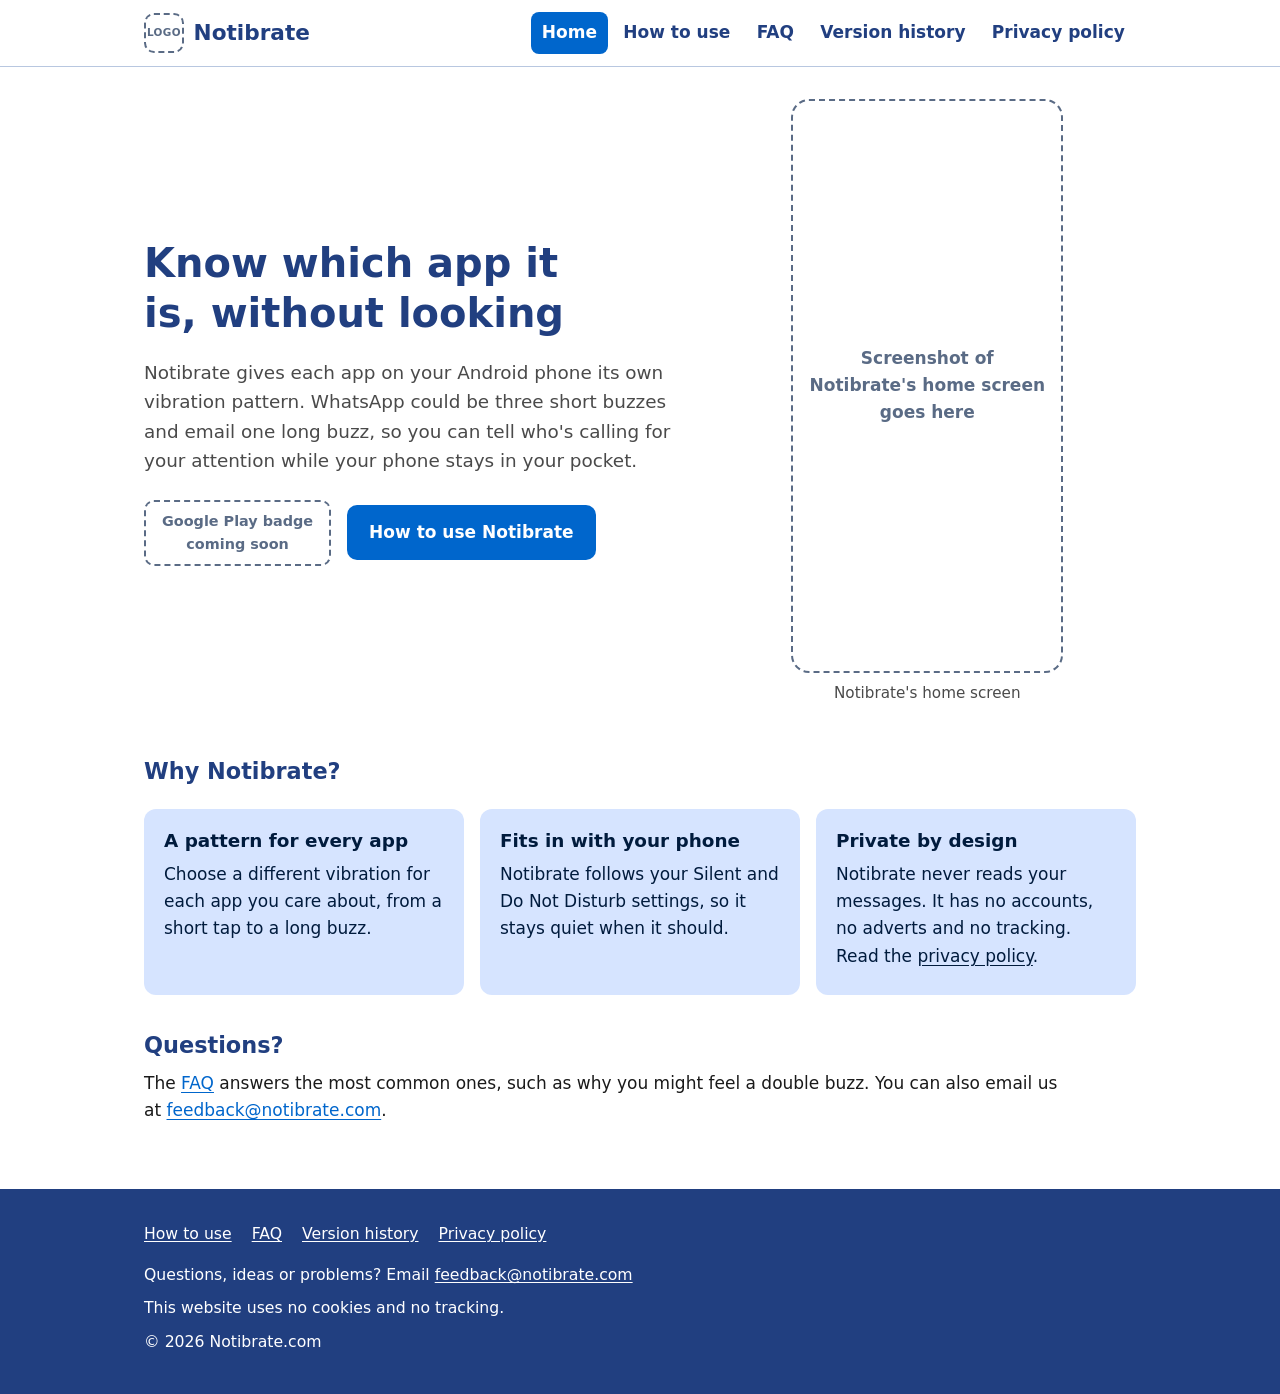
==== index.html @ b8d71e30 "Apply modern web guidance: accessibility and text-scaling fixes - Opt into OS text scaling (meta tex" ====
<!doctype html>
<html lang="en-GB">
<head>
  <meta charset="utf-8">
  <meta name="viewport" content="width=device-width, initial-scale=1">
  <!-- Lets text follow the text size chosen in the phone's settings -->
  <meta name="text-scale" content="scale">
  <title>Notibrate – feel which app is calling</title>
  <meta name="description" content="Notibrate gives each app on your Android phone its own vibration pattern, so you can tell which app is notifying you without looking.">
  <link rel="icon" href="data:,"> <!-- no icon yet: stops the browser asking for one -->
  <link rel="stylesheet" href="/styles.css">
</head>
<body>
  <a class="skip-link" href="#main">Skip to main content</a>

  <!-- ===== HEADER (the same on every page) ===== -->
  <header class="site-header">
    <div class="wrap">
      <a class="brand" href="/">
        <!-- LOGO PLACEHOLDER: when the logo is ready, replace the next line with
             <img class="logo" src="/images/logo.svg" alt=""> -->
        <span class="logo-placeholder" aria-hidden="true">Logo</span>
        Notibrate
      </a>
      <nav class="site-nav" aria-label="Main">
        <ul>
          <li><a href="/" aria-current="page">Home</a></li>
          <li><a href="/how-to/">How to use</a></li>
          <li><a href="/faq/">FAQ</a></li>
          <li><a href="/versions/">Version history</a></li>
          <li><a href="/privacy/">Privacy policy</a></li>
        </ul>
      </nav>
    </div>
  </header>

  <!-- ===== PAGE CONTENT – edit the text below ===== -->
  <main>
    <div class="wrap">

      <section class="hero">
        <div>
          <h1 id="main" tabindex="-1">Know which app it is, without looking</h1>
          <p class="intro">Notibrate gives each app on your Android phone its own vibration pattern.
            WhatsApp could be three short buzzes and email one long buzz, so you can tell who's
            calling for your attention while your phone stays in your pocket.</p>

          <div class="actions">
            <!-- GOOGLE PLAY BADGE PLACEHOLDER: when Notibrate is on Google Play, replace the
                 <span> below with:
                 <a href="https://play.google.com/store/apps/details?id=YOUR.APP.ID">
                   <img class="play-badge" src="/images/google-play-badge.png" alt="Get it on Google Play">
                 </a> -->
            <span class="badge-placeholder">Google Play badge<br>coming soon</span>
            <a class="button" href="/how-to/">How to use Notibrate</a>
          </div>
        </div>

        <figure class="screenshot">
          <!-- SCREENSHOT PLACEHOLDER: replace the <div> below with
               <img src="/images/home-screen.png" alt="Notibrate's home screen, showing apps with their vibration patterns"
                    width="1080" height="2280" fetchpriority="high">
               (describe what the picture shows in the alt text, and change width and height
               to the picture's real size in pixels: right-click the file > Properties > Details) -->
          <div class="shot-placeholder">Screenshot of Notibrate's home screen goes here</div>
          <figcaption>Notibrate's home screen</figcaption>
        </figure>
      </section>

      <h2>Why Notibrate?</h2>
      <ul class="cards" role="list">
        <li class="card">
          <h3>A pattern for every app</h3>
          <p>Choose a different vibration for each app you care about, from a short tap to a long buzz.</p>
        </li>
        <li class="card">
          <h3>Fits in with your phone</h3>
          <p>Notibrate follows your Silent and Do Not Disturb settings, so it stays quiet when it should.</p>
        </li>
        <li class="card">
          <h3>Private by design</h3>
          <p>Notibrate never reads your messages. It has no accounts, no adverts and no tracking.
            Read the <a href="/privacy/">privacy policy</a>.</p>
        </li>
      </ul>

      <h2>Questions?</h2>
      <p>The <a href="/faq/">FAQ</a> answers the most common ones, such as why you might feel a
        double buzz. You can also email us at
        <a href="mailto:feedback@notibrate.com">feedback@notibrate.com</a>.</p>

    </div>
  </main>

  <!-- ===== FOOTER (the same on every page) ===== -->
  <footer class="site-footer">
    <div class="wrap">
      <nav aria-label="Footer">
        <ul class="footer-links">
          <li><a href="/how-to/">How to use</a></li>
          <li><a href="/faq/">FAQ</a></li>
          <li><a href="/versions/">Version history</a></li>
          <li><a href="/privacy/">Privacy policy</a></li>
        </ul>
      </nav>
      <p>Questions, ideas or problems? Email <a href="mailto:feedback@notibrate.com">feedback@notibrate.com</a></p>
      <p>This website uses no cookies and no tracking.</p>
      <p>© 2026 Notibrate.com</p>
    </div>
  </footer>
</body>
</html>
---- styles.css ----
/* =====================================================================
   Notibrate website – shared styles for every page
   ---------------------------------------------------------------------
   You normally won't need to edit this file. To change a colour, change
   it once in the ":root" list just below and it updates everywhere.
   All colour pairs here meet WCAG 2.2 AA contrast (at least 4.5:1).
   No web fonts are loaded: the site uses the phone/computer's own fonts,
   so nothing is requested from Google or any other company.
   ===================================================================== */

:root {
  --blue: #0066CC;        /* main blue: buttons, links (white text on it) */
  --name-blue: #213F80;   /* dark blue: the "Notibrate" name, headings */
  --card: #D6E4FF;        /* soft blue card background */
  --card-text: #001B3D;   /* text on soft blue cards */
  --text: #1A1A1A;        /* normal body text */
  --muted: #4A4A4A;       /* quieter text (still 8:1 on white) */
  --white: #FFFFFF;
  --line: #B8C7E0;        /* thin borders */
  --placeholder: #5A6B85; /* dashed placeholder boxes (4.9:1 on white) */
  --radius: 12px;
  --max: 64rem;           /* widest the page content gets */
}

/* ---------- Basics ---------- */

*,
*::before,
*::after { box-sizing: border-box; }

html {
  /* Lets text grow with the user's own text-size setting (200% and more). */
  -webkit-text-size-adjust: 100%;
  text-size-adjust: 100%;
}

body {
  margin: 0;
  background: var(--white);
  color: var(--text);
  font-family: system-ui, -apple-system, "Segoe UI", Roboto, "Helvetica Neue", Arial, sans-serif;
  font-size: 1.0625rem;
  line-height: 1.6;
  /* Lets long words such as the email address wrap onto the next line
     instead of running off the side of a phone screen at large text sizes. */
  overflow-wrap: anywhere;
}

img { max-width: 100%; height: auto; }

h1, h2, h3 {
  color: var(--name-blue);
  line-height: 1.25;
  margin: 1.6em 0 0.5em;
}
h1 { font-size: clamp(1.75rem, 1.3rem + 2vw, 2.5rem); margin-top: 0.5em; }
h2 { font-size: 1.4rem; }
h3 { font-size: 1.15rem; }
h1, h2, h3 { text-wrap: balance; }   /* evens out headings that wrap onto two lines */
p, li { text-wrap: pretty; }         /* avoids a single word left alone on the last line */

/* The skip link jumps to each page's main heading; it needn't show a focus ring there. */
h1[tabindex="-1"]:focus { outline: none; }

p, ul, ol { margin: 0 0 1em; }
li + li { margin-top: 0.35em; }

a { color: var(--blue); text-underline-offset: 0.15em; }
a:hover { color: var(--name-blue); }

/* Clear keyboard focus ring on everything you can tab to. */
:focus-visible {
  outline: 3px solid var(--name-blue);
  outline-offset: 3px;
  border-radius: 4px;
}

/* ---------- "Skip to main content" link (for keyboard users) ---------- */

.skip-link {
  position: absolute;
  left: 1rem;
  top: -10rem;
  background: var(--blue);
  color: var(--white);
  padding: 0.6rem 1rem;
  border-radius: 6px;
  z-index: 10;
}
.skip-link:focus { top: 1rem; color: var(--white); }

/* ---------- Page width ---------- */

.wrap {
  max-width: var(--max);
  margin: 0 auto;
  padding: 0 1rem;
}

/* ---------- Header and menu ---------- */

.site-header {
  border-bottom: 1px solid var(--line);
  background: var(--white);
}
.site-header .wrap {
  display: flex;
  flex-wrap: wrap;
  align-items: center;
  justify-content: space-between;
  gap: 0.5rem 1.5rem;
  padding-top: 0.75rem;
  padding-bottom: 0.75rem;
}

.brand {
  display: inline-flex;
  align-items: center;
  gap: 0.6rem;
  color: var(--name-blue);
  font-weight: 700;
  font-size: 1.35rem;
  text-decoration: none;
}
.brand:hover { color: var(--name-blue); }

/* LOGO PLACEHOLDER – remove this block's use once the real logo is ready */
.logo-placeholder {
  display: inline-grid;
  place-items: center;
  width: 2.5rem;
  height: 2.5rem;
  border: 2px dashed var(--placeholder);
  border-radius: 10px;
  color: var(--placeholder);
  font-size: 0.65rem;
  font-weight: 600;
  text-transform: uppercase;
  letter-spacing: 0.04em;
}
.logo { width: 2.5rem; height: 2.5rem; }

.site-nav ul {
  display: flex;
  flex-wrap: wrap;
  gap: 0.25rem 0.25rem;
  list-style: none;
  margin: 0;
  padding: 0;
}
.site-nav li + li { margin-top: 0; }
.site-nav a {
  display: block;
  padding: 0.45rem 0.7rem;
  border-radius: 8px;
  color: var(--name-blue);
  text-decoration: none;
  font-weight: 600;
}
.site-nav a:hover { background: var(--card); color: var(--card-text); }
.site-nav a[aria-current="page"] {
  background: var(--blue);
  color: var(--white);
}

/* ---------- Main content ---------- */

main { padding-bottom: 3rem; }

.intro {
  font-size: 1.15rem;
  color: var(--muted);
  max-width: 42rem;
}

.readable { max-width: 70ch; } /* keeps lines under about 80 letters, comfortable to read */

/* ---------- Home page top section ---------- */

.hero {
  display: grid;
  gap: 2rem;
  align-items: center;
  padding: 2rem 0 1rem;
}
@media (min-width: 48rem) {
  .hero { grid-template-columns: 1.3fr 1fr; }
}
.hero > * { min-width: 0; }  /* lets both columns shrink on narrow screens */
.hero h1 { margin-top: 0; }

/* ---------- Buttons ---------- */

.button {
  display: inline-block;
  background: var(--blue);
  color: var(--white);
  padding: 0.75rem 1.25rem;
  border: 2px solid transparent; /* becomes visible in Windows High Contrast mode */
  border-radius: 10px;
  font-weight: 600;
  text-decoration: none;
}
.button:hover { background: var(--name-blue); color: var(--white); }

.actions {
  display: flex;
  flex-wrap: wrap;
  align-items: center;
  gap: 1rem;
  margin-top: 1.5rem;
}

/* GOOGLE PLAY BADGE PLACEHOLDER */
.badge-placeholder {
  display: inline-grid;
  place-items: center;
  min-width: min(10rem, 100%); /* never wider than a small phone screen */
  min-height: 3.25rem;
  padding: 0.5rem 1rem;
  border: 2px dashed var(--placeholder);
  border-radius: 10px;
  color: var(--placeholder);
  font-size: 0.9rem;
  font-weight: 600;
  text-align: center;
}
.play-badge { height: 3.5rem; width: auto; }

/* ---------- Screenshots ---------- */

.screenshot {
  margin: 0 auto;
  max-width: 17rem;
  width: 100%;
}
.screenshot img {
  display: block;
  width: 100%;
  border-radius: 18px;
  border: 1px solid var(--line);
}
.screenshot figcaption {
  margin-top: 0.5rem;
  font-size: 0.95rem;
  color: var(--muted);
  text-align: center;
}

/* SCREENSHOT PLACEHOLDER – a phone-shaped dashed box */
.shot-placeholder {
  display: grid;
  place-items: center;
  aspect-ratio: 9 / 19;
  width: 100%;
  border: 2px dashed var(--placeholder);
  border-radius: 18px;
  color: var(--placeholder);
  font-weight: 600;
  text-align: center;
  padding: 1rem;
}

/* ---------- Soft blue cards ---------- */

.cards {
  display: grid;
  gap: 1rem;
  grid-template-columns: repeat(auto-fit, minmax(min(100%, 16rem), 1fr));
  margin: 1.5rem 0;
  padding: 0;
  list-style: none;
}
.cards li + li { margin-top: 0; }
.card {
  background: var(--card);
  color: var(--card-text);
  border-radius: var(--radius);
  padding: 1.25rem 1.25rem 0.5rem;
}
.card h2,
.card h3 { color: var(--card-text); margin-top: 0; }
.card a { color: var(--card-text); }

/* ---------- How-to steps ---------- */

.steps {
  list-style: none;
  padding: 0;
  margin: 2rem 0;
  counter-reset: step;
}
.steps > li {
  counter-increment: step;
  display: grid;
  gap: 1.5rem;
  align-items: start;
  padding: 1.5rem 0;
  border-top: 1px solid var(--line);
}
.steps > li + li { margin-top: 0; }
@media (min-width: 48rem) {
  .steps > li { grid-template-columns: 1.4fr 1fr; }
}
.steps h2 { margin-top: 0; }
.steps h2::before {
  content: counter(step);
  display: inline-grid;
  place-items: center;
  min-width: 2em;   /* "min" and "em" so the circle grows with larger text */
  min-height: 2em;
  margin-right: 0.6rem;
  border-radius: 50%;
  background: var(--blue);
  color: var(--white);
  font-size: 1rem;
  vertical-align: 0.1em;
}

/* ---------- FAQ ---------- */

.contents {
  background: var(--card);
  color: var(--card-text);
  border-radius: var(--radius);
  padding: 1rem 1.25rem;
  margin: 1.5rem 0 2rem;
}
.contents h2 { color: var(--card-text); margin-top: 0; font-size: 1.15rem; }
.contents a { color: var(--card-text); }
.contents ol { margin-bottom: 0; }

.faq h2 { scroll-margin-top: 1rem; }

/* ---------- Version history ---------- */

.version {
  border-left: 4px solid var(--blue);
  padding: 0.25rem 0 0.25rem 1.25rem;
  margin: 1.75rem 0;
}
.version h2 { margin-top: 0; }
.version .date { color: var(--muted); margin-top: -0.25rem; }

/* ---------- Footer ---------- */

.site-footer {
  background: var(--name-blue);
  color: var(--white);
  padding: 2rem 0;
  font-size: 0.98rem;
}
.site-footer a { color: var(--white); }
.site-footer a:hover { color: var(--card); }
.site-footer :focus-visible { outline-color: var(--white); }
.site-footer p { margin: 0 0 0.5rem; }
.footer-links {
  display: flex;
  flex-wrap: wrap;
  gap: 0.25rem 1.25rem;
  list-style: none;
  padding: 0;
  margin: 0 0 1rem;
}
.footer-links li + li { margin-top: 0; }

/* ---------- Windows High Contrast mode ----------
   In this mode Windows replaces all the colours above with the user's own.
   Background colours disappear, so the current page in the menu and the
   soft blue cards get an outline instead. */

@media (forced-colors: active) {
  .site-nav a[aria-current="page"] { outline: 2px solid CanvasText; }
  .card,
  .contents { border: 1px solid CanvasText; }
  .steps h2::before { border: 1px solid CanvasText; }
}

/* ---------- Respect "reduce motion" settings ---------- */

@media (prefers-reduced-motion: no-preference) {
  html { scroll-behavior: smooth; }
}
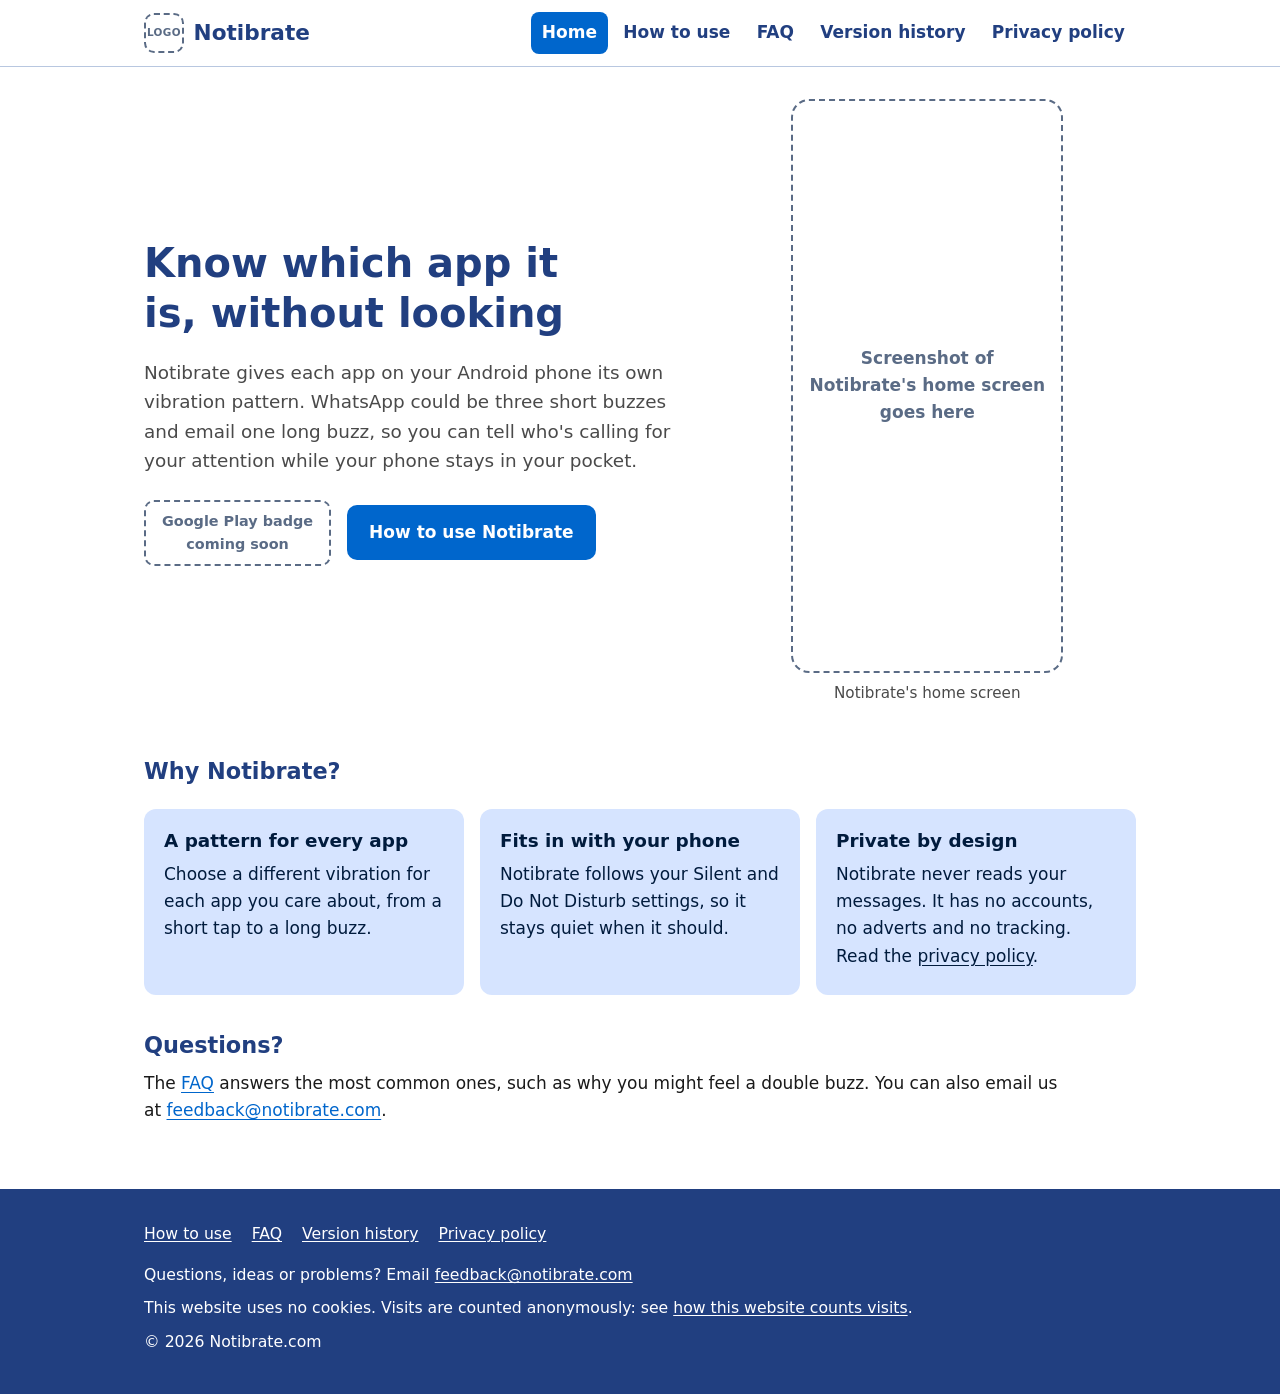
==== commit b359defd: "Add cookie-free visit counting with GoatCounter - GoatCounter count.js on every page (code: notibrat" ====
--- a/index.html
+++ b/index.html
@@ -5,10 +5,16 @@
   <meta name="viewport" content="width=device-width, initial-scale=1">
   <!-- Lets text follow the text size chosen in the phone's settings -->
   <meta name="text-scale" content="scale">
+  <!-- The site follows the visitor's light or dark setting -->
+  <meta name="color-scheme" content="light dark">
   <title>Notibrate – feel which app is calling</title>
   <meta name="description" content="Notibrate gives each app on your Android phone its own vibration pattern, so you can tell which app is notifying you without looking.">
   <link rel="icon" href="data:,"> <!-- no icon yet: stops the browser asking for one -->
   <link rel="stylesheet" href="/styles.css">
+  <!-- VISIT COUNTER (GoatCounter): counts visits anonymously, with no cookies.
+       "notibrate" is the code chosen when signing up at goatcounter.com.
+       To turn the counter off, delete this <script> line on every page. -->
+  <script data-goatcounter="https://notibrate.goatcounter.com/count" async src="https://gc.zgo.at/count.js"></script>
 </head>
 <body>
   <a class="skip-link" href="#main">Skip to main content</a>
@@ -104,7 +110,7 @@
         </ul>
       </nav>
       <p>Questions, ideas or problems? Email <a href="mailto:feedback@notibrate.com">feedback@notibrate.com</a></p>
-      <p>This website uses no cookies and no tracking.</p>
+      <p>This website uses no cookies. Visits are counted anonymously: see <a href="/privacy/#this-website">how this website counts visits</a>.</p>
       <p>© 2026 Notibrate.com</p>
     </div>
   </footer>
--- a/styles.css
+++ b/styles.css
@@ -4,22 +4,60 @@
    You normally won't need to edit this file. To change a colour, change
    it once in the ":root" list just below and it updates everywhere.
    All colour pairs here meet WCAG 2.2 AA contrast (at least 4.5:1).
+   Light and dark: the site follows the visitor's own browser/phone setting.
+   Dark colours are in the second list ("prefers-color-scheme: dark").
    No web fonts are loaded: the site uses the phone/computer's own fonts,
    so nothing is requested from Google or any other company.
    ===================================================================== */
 
 :root {
-  --blue: #0066CC;        /* main blue: buttons, links (white text on it) */
-  --name-blue: #213F80;   /* dark blue: the "Notibrate" name, headings */
+  /* Tells the browser the site has both looks, so scrollbars etc. match too */
+  color-scheme: light dark;
+
+  /* ----- LIGHT colours (the default) ----- */
+  --bg: #FFFFFF;          /* page background */
+  --text: #1A1A1A;        /* normal body text */
+  --muted: #4A4A4A;       /* quieter text */
+  --heading: #213F80;     /* dark name blue: "Notibrate" name, headings, menu */
+  --link: #0066CC;        /* links in text */
+  --link-hover: #213F80;
+  --blue: #0066CC;        /* main blue: buttons, current menu item, step numbers */
+  --blue-hover: #213F80;
+  --on-blue: #FFFFFF;     /* text on the main blue */
   --card: #D6E4FF;        /* soft blue card background */
   --card-text: #001B3D;   /* text on soft blue cards */
-  --text: #1A1A1A;        /* normal body text */
-  --muted: #4A4A4A;       /* quieter text (still 8:1 on white) */
-  --white: #FFFFFF;
   --line: #B8C7E0;        /* thin borders */
-  --placeholder: #5A6B85; /* dashed placeholder boxes (4.9:1 on white) */
+  --placeholder: #5A6B85; /* dashed placeholder boxes */
+  --footer-bg: #213F80;
+  --footer-text: #FFFFFF;
+  --footer-hover: #D6E4FF;
+  --focus: #213F80;       /* keyboard focus ring */
+
   --radius: 12px;
   --max: 64rem;           /* widest the page content gets */
+}
+
+/* ----- DARK colours: used when the visitor's browser or phone is set to dark ----- */
+@media (prefers-color-scheme: dark) {
+  :root {
+    --bg: #0F1A2E;
+    --text: #E8EDF5;
+    --muted: #B8C2D3;
+    --heading: #A9C7FF;
+    --link: #8AB4F8;
+    --link-hover: #A9C7FF;
+    --blue: #0066CC;      /* same main blue, still with white text */
+    --blue-hover: #004C99;
+    --on-blue: #FFFFFF;
+    --card: #1C2C4A;
+    --card-text: #D6E4FF;
+    --line: #34476B;
+    --placeholder: #9AAAC4;
+    --footer-bg: #08101F;
+    --footer-text: #FFFFFF;
+    --footer-hover: #A9C7FF;
+    --focus: #A9C7FF;
+  }
 }
 
 /* ---------- Basics ---------- */
@@ -36,7 +74,7 @@
 
 body {
   margin: 0;
-  background: var(--white);
+  background: var(--bg);
   color: var(--text);
   font-family: system-ui, -apple-system, "Segoe UI", Roboto, "Helvetica Neue", Arial, sans-serif;
   font-size: 1.0625rem;
@@ -49,7 +87,7 @@
 img { max-width: 100%; height: auto; }
 
 h1, h2, h3 {
-  color: var(--name-blue);
+  color: var(--heading);
   line-height: 1.25;
   margin: 1.6em 0 0.5em;
 }
@@ -65,12 +103,12 @@
 p, ul, ol { margin: 0 0 1em; }
 li + li { margin-top: 0.35em; }
 
-a { color: var(--blue); text-underline-offset: 0.15em; }
-a:hover { color: var(--name-blue); }
+a { color: var(--link); text-underline-offset: 0.15em; }
+a:hover { color: var(--link-hover); }
 
 /* Clear keyboard focus ring on everything you can tab to. */
 :focus-visible {
-  outline: 3px solid var(--name-blue);
+  outline: 3px solid var(--focus);
   outline-offset: 3px;
   border-radius: 4px;
 }
@@ -82,12 +120,12 @@
   left: 1rem;
   top: -10rem;
   background: var(--blue);
-  color: var(--white);
+  color: var(--on-blue);
   padding: 0.6rem 1rem;
   border-radius: 6px;
   z-index: 10;
 }
-.skip-link:focus { top: 1rem; color: var(--white); }
+.skip-link:focus { top: 1rem; color: var(--on-blue); }
 
 /* ---------- Page width ---------- */
 
@@ -101,7 +139,7 @@
 
 .site-header {
   border-bottom: 1px solid var(--line);
-  background: var(--white);
+  background: var(--bg);
 }
 .site-header .wrap {
   display: flex;
@@ -117,12 +155,12 @@
   display: inline-flex;
   align-items: center;
   gap: 0.6rem;
-  color: var(--name-blue);
+  color: var(--heading);
   font-weight: 700;
   font-size: 1.35rem;
   text-decoration: none;
 }
-.brand:hover { color: var(--name-blue); }
+.brand:hover { color: var(--heading); }
 
 /* LOGO PLACEHOLDER – remove this block's use once the real logo is ready */
 .logo-placeholder {
@@ -153,14 +191,14 @@
   display: block;
   padding: 0.45rem 0.7rem;
   border-radius: 8px;
-  color: var(--name-blue);
+  color: var(--heading);
   text-decoration: none;
   font-weight: 600;
 }
 .site-nav a:hover { background: var(--card); color: var(--card-text); }
 .site-nav a[aria-current="page"] {
   background: var(--blue);
-  color: var(--white);
+  color: var(--on-blue);
 }
 
 /* ---------- Main content ---------- */
@@ -194,14 +232,14 @@
 .button {
   display: inline-block;
   background: var(--blue);
-  color: var(--white);
+  color: var(--on-blue);
   padding: 0.75rem 1.25rem;
   border: 2px solid transparent; /* becomes visible in Windows High Contrast mode */
   border-radius: 10px;
   font-weight: 600;
   text-decoration: none;
 }
-.button:hover { background: var(--name-blue); color: var(--white); }
+.button:hover { background: var(--blue-hover); color: var(--on-blue); }
 
 .actions {
   display: flex;
@@ -312,7 +350,7 @@
   margin-right: 0.6rem;
   border-radius: 50%;
   background: var(--blue);
-  color: var(--white);
+  color: var(--on-blue);
   font-size: 1rem;
   vertical-align: 0.1em;
 }
@@ -345,14 +383,14 @@
 /* ---------- Footer ---------- */
 
 .site-footer {
-  background: var(--name-blue);
-  color: var(--white);
+  background: var(--footer-bg);
+  color: var(--footer-text);
   padding: 2rem 0;
   font-size: 0.98rem;
 }
-.site-footer a { color: var(--white); }
-.site-footer a:hover { color: var(--card); }
-.site-footer :focus-visible { outline-color: var(--white); }
+.site-footer a { color: var(--footer-text); }
+.site-footer a:hover { color: var(--footer-hover); }
+.site-footer :focus-visible { outline-color: var(--footer-text); }
 .site-footer p { margin: 0 0 0.5rem; }
 .footer-links {
   display: flex;
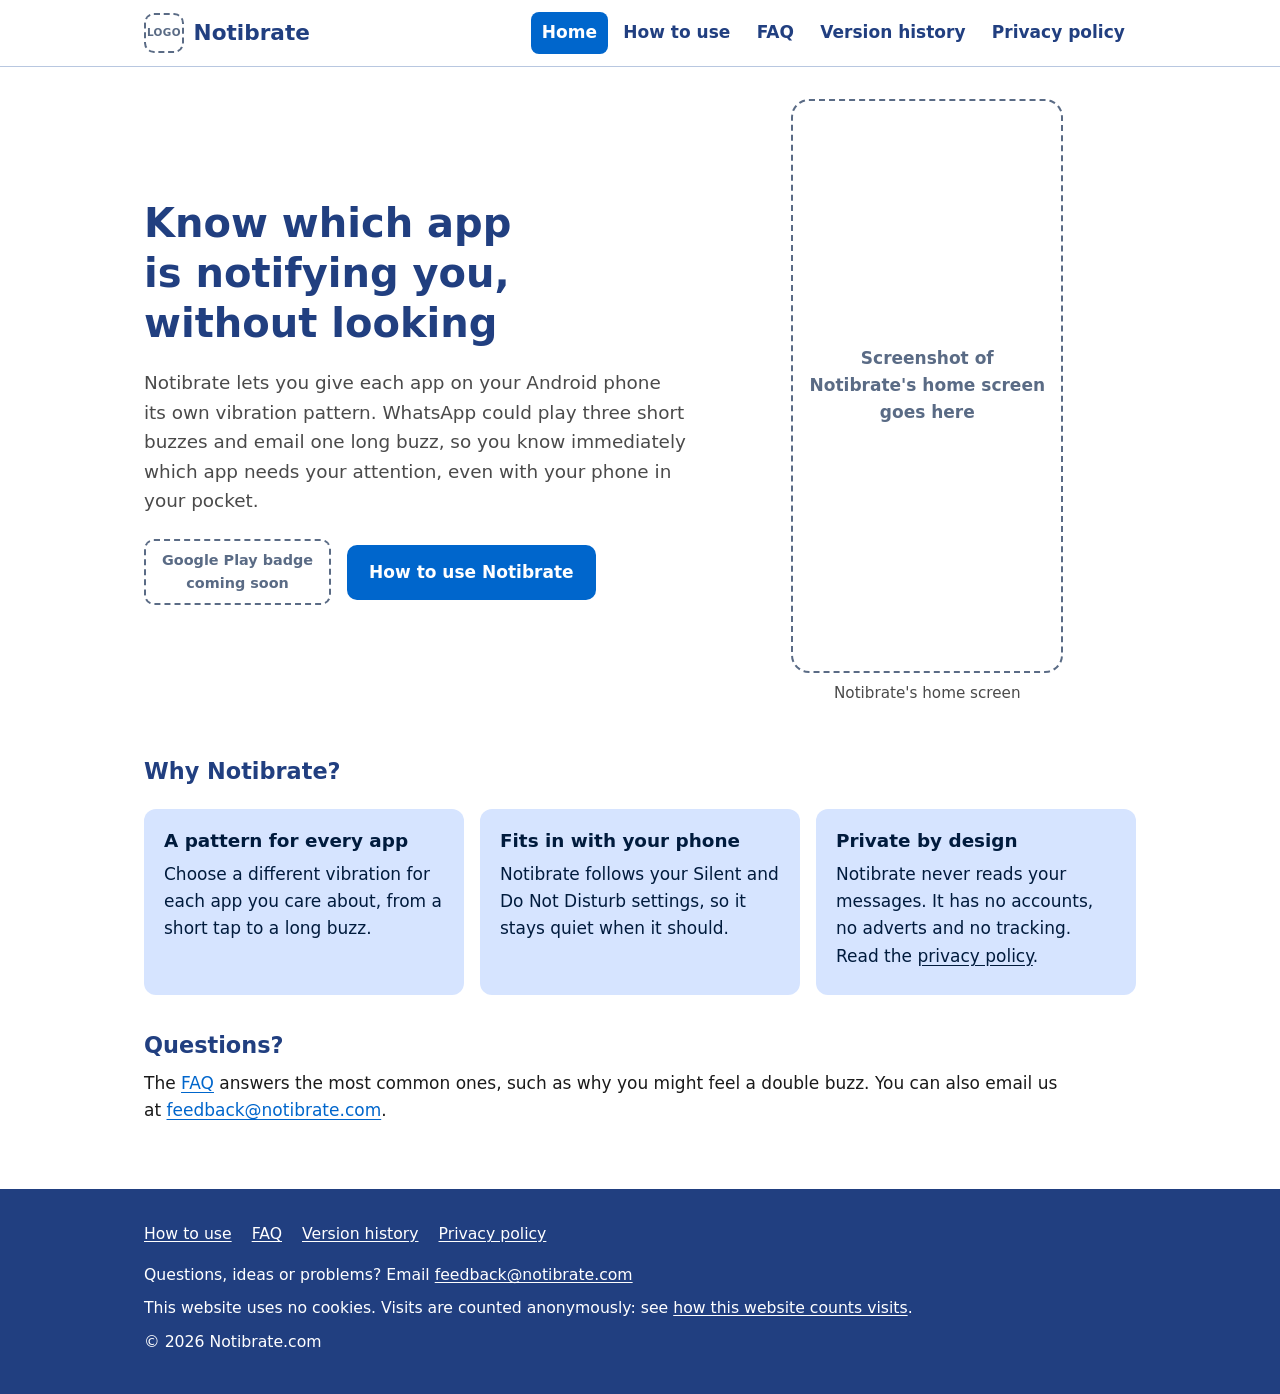
==== commit f351ad28: "Update index.html" ====
--- a/index.html
+++ b/index.html
@@ -46,10 +46,9 @@
 
       <section class="hero">
         <div>
-          <h1 id="main" tabindex="-1">Know which app it is, without looking</h1>
-          <p class="intro">Notibrate gives each app on your Android phone its own vibration pattern.
-            WhatsApp could be three short buzzes and email one long buzz, so you can tell who's
-            calling for your attention while your phone stays in your pocket.</p>
+          <h1 id="main" tabindex="-1">Know which app is notifying you, without looking</h1>
+          <p class="intro">Notibrate lets you give each app on your Android phone its own vibration pattern.
+            WhatsApp could play three short buzzes and email one long buzz, so you know immediately which app needs your attention, even with your phone in your pocket.</p>
 
           <div class="actions">
             <!-- GOOGLE PLAY BADGE PLACEHOLDER: when Notibrate is on Google Play, replace the
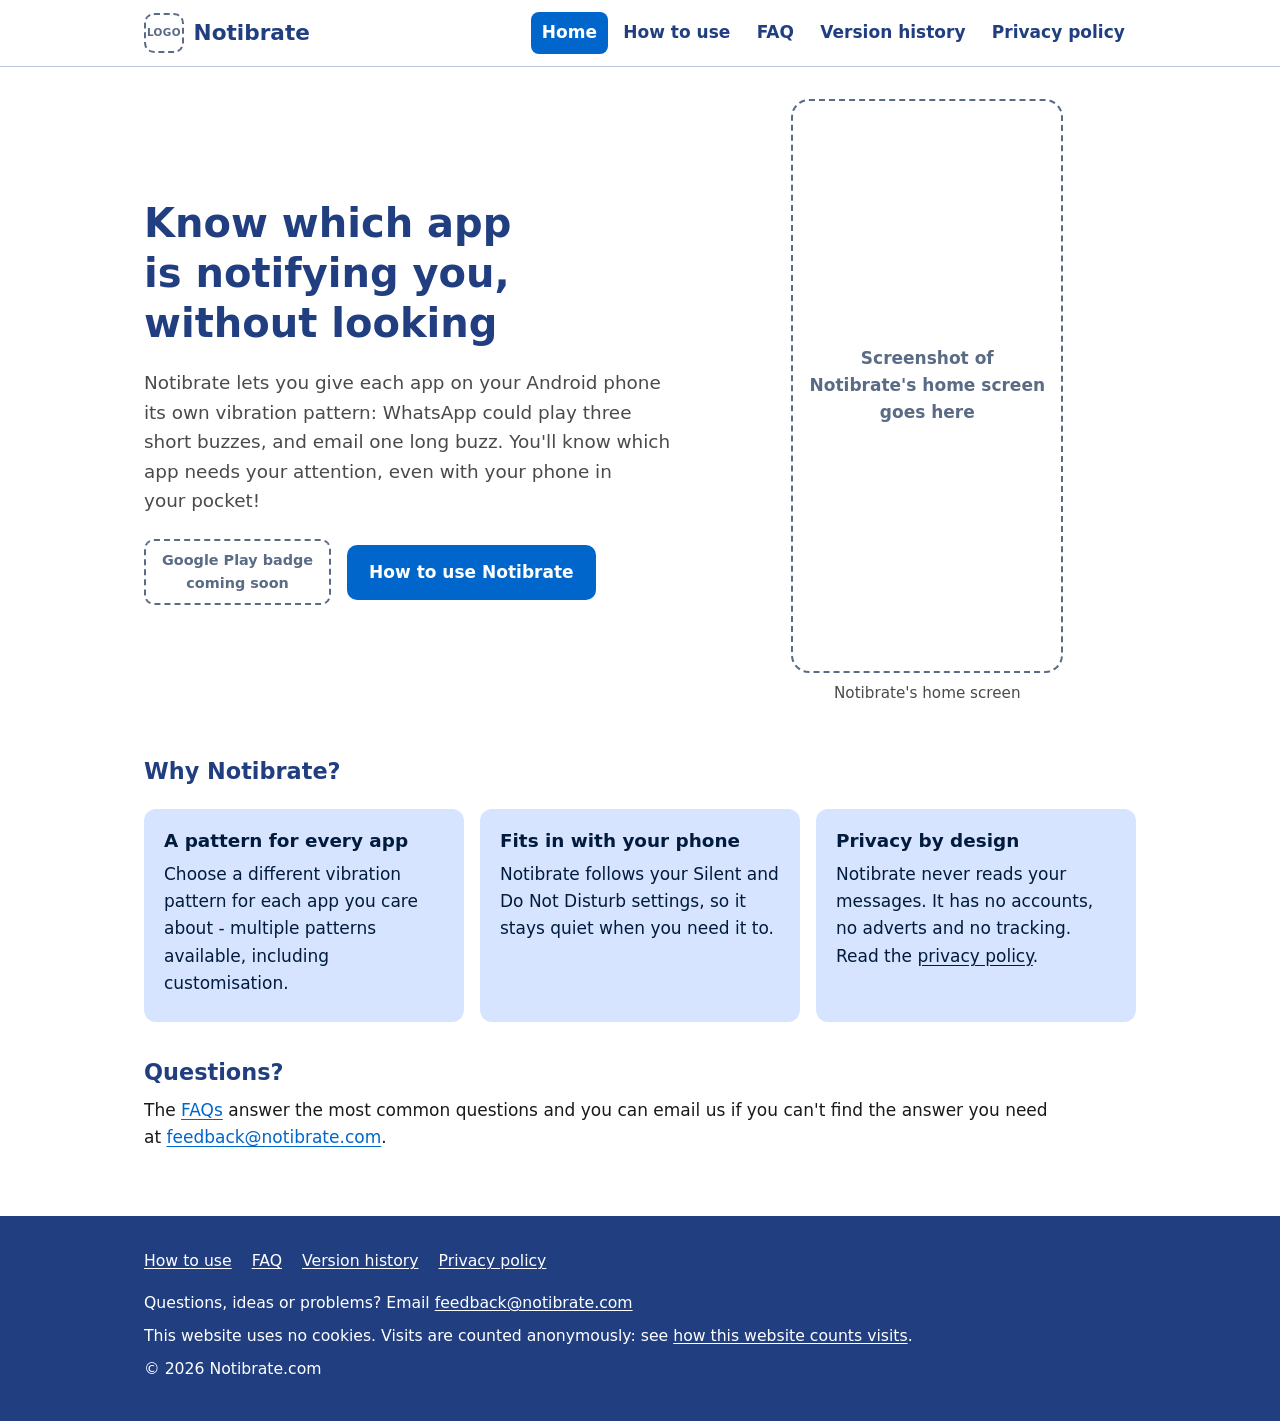
==== commit 27d65ce8: "Update index.html updated wording on home page" ====
--- a/index.html
+++ b/index.html
@@ -7,8 +7,8 @@
   <meta name="text-scale" content="scale">
   <!-- The site follows the visitor's light or dark setting -->
   <meta name="color-scheme" content="light dark">
-  <title>Notibrate – feel which app is calling</title>
-  <meta name="description" content="Notibrate gives each app on your Android phone its own vibration pattern, so you can tell which app is notifying you without looking.">
+  <title>Notibrate – feel your app notifications</title>
+  <meta name="description" content="Notibrate allows each app on your Android phone to have its own vibration pattern, so you can tell which app is notifying you without looking.">
   <link rel="icon" href="data:,"> <!-- no icon yet: stops the browser asking for one -->
   <link rel="stylesheet" href="/styles.css">
   <!-- VISIT COUNTER (GoatCounter): counts visits anonymously, with no cookies.
@@ -47,8 +47,7 @@
       <section class="hero">
         <div>
           <h1 id="main" tabindex="-1">Know which app is notifying you, without looking</h1>
-          <p class="intro">Notibrate lets you give each app on your Android phone its own vibration pattern.
-            WhatsApp could play three short buzzes and email one long buzz, so you know immediately which app needs your attention, even with your phone in your pocket.</p>
+          <p class="intro">Notibrate lets you give each app on your Android phone its own vibration pattern: WhatsApp could play three short buzzes, and email one long buzz. You'll know which app needs your attention, even with your phone in your pocket!</p>
 
           <div class="actions">
             <!-- GOOGLE PLAY BADGE PLACEHOLDER: when Notibrate is on Google Play, replace the
@@ -76,22 +75,21 @@
       <ul class="cards" role="list">
         <li class="card">
           <h3>A pattern for every app</h3>
-          <p>Choose a different vibration for each app you care about, from a short tap to a long buzz.</p>
+          <p>Choose a different vibration pattern for each app you care about - multiple patterns available, including customisation.</p>
         </li>
         <li class="card">
           <h3>Fits in with your phone</h3>
-          <p>Notibrate follows your Silent and Do Not Disturb settings, so it stays quiet when it should.</p>
+          <p>Notibrate follows your Silent and Do Not Disturb settings, so it stays quiet when you need it to.</p>
         </li>
         <li class="card">
-          <h3>Private by design</h3>
-          <p>Notibrate never reads your messages. It has no accounts, no adverts and no tracking.
+          <h3>Privacy by design</h3>
+          <p>Notibrate never reads your messages. It has no accounts, no adverts and no tracking. <br>
             Read the <a href="/privacy/">privacy policy</a>.</p>
         </li>
       </ul>
 
       <h2>Questions?</h2>
-      <p>The <a href="/faq/">FAQ</a> answers the most common ones, such as why you might feel a
-        double buzz. You can also email us at
+      <p>The <a href="/faq/">FAQs</a> answer the most common questions and you can email us if you can't find the answer you need at
         <a href="mailto:feedback@notibrate.com">feedback@notibrate.com</a>.</p>
 
     </div>
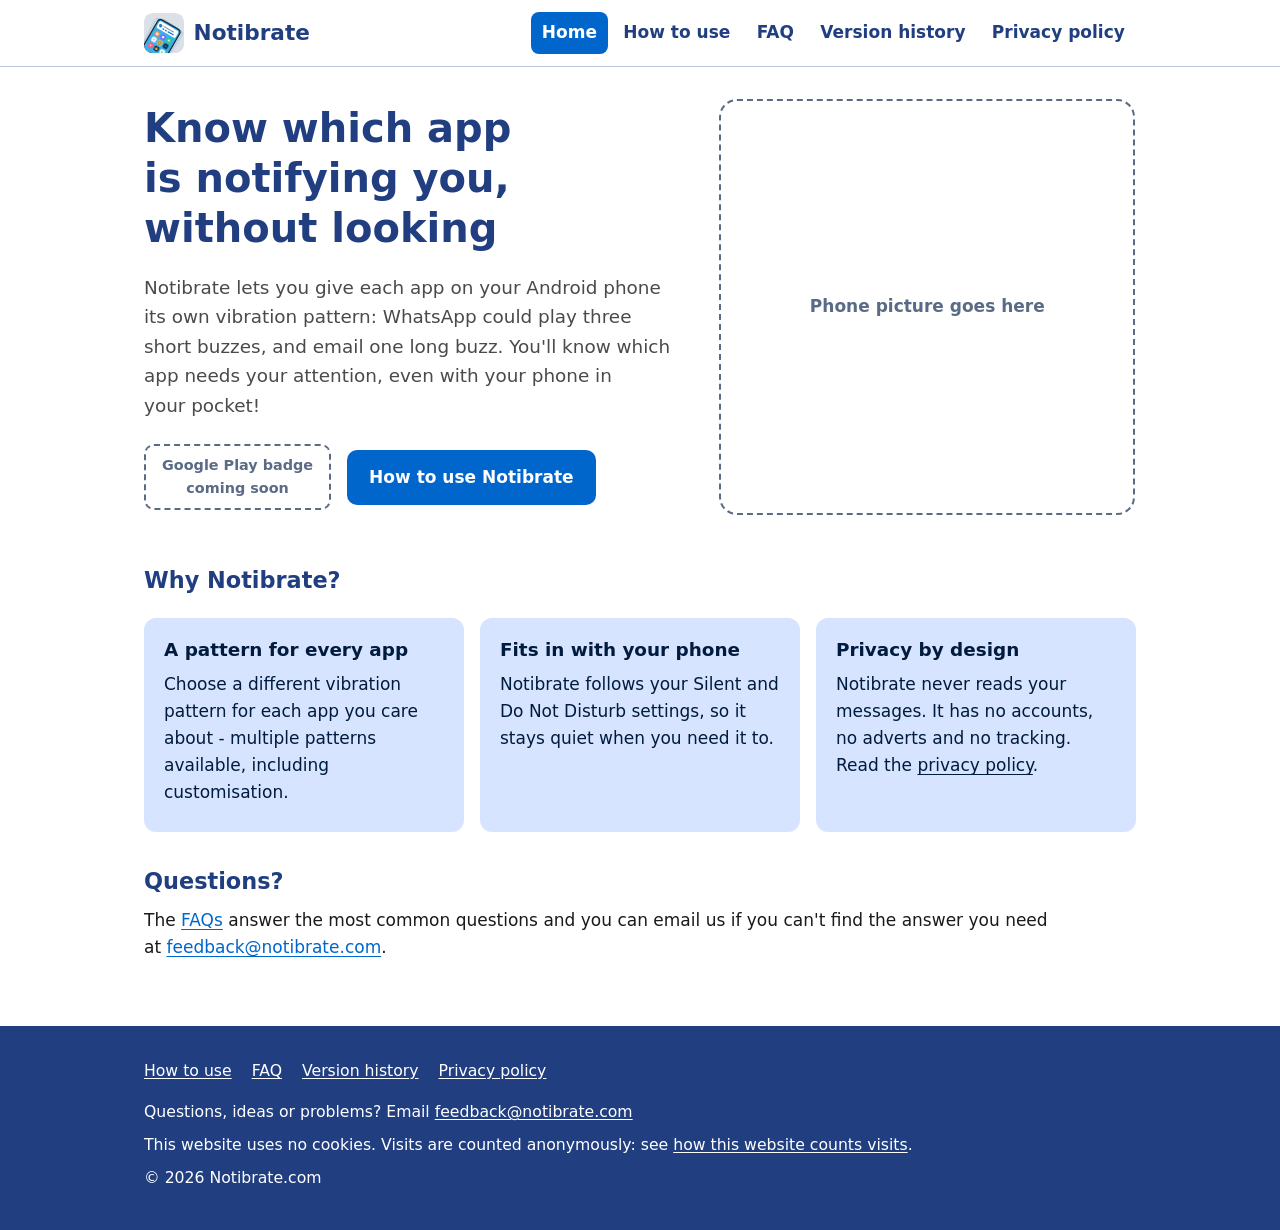
==== commit 4610bdb3: "logo image update to all pages logo image update to all pages" ====
--- a/index.html
+++ b/index.html
@@ -9,7 +9,7 @@
   <meta name="color-scheme" content="light dark">
   <title>Notibrate – feel your app notifications</title>
   <meta name="description" content="Notibrate allows each app on your Android phone to have its own vibration pattern, so you can tell which app is notifying you without looking.">
-  <link rel="icon" href="data:,"> <!-- no icon yet: stops the browser asking for one -->
+  <link rel="icon" href="/images/logo.svg" type="image/svg+xml">
   <link rel="stylesheet" href="/styles.css">
   <!-- VISIT COUNTER (GoatCounter): counts visits anonymously, with no cookies.
        "notibrate" is the code chosen when signing up at goatcounter.com.
@@ -23,9 +23,8 @@
   <header class="site-header">
     <div class="wrap">
       <a class="brand" href="/">
-        <!-- LOGO PLACEHOLDER: when the logo is ready, replace the next line with
-             <img class="logo" src="/images/logo.svg" alt=""> -->
-        <span class="logo-placeholder" aria-hidden="true">Logo</span>
+        <!-- LOGO: the picture file is /images/logo.svg -->
+        <img class="logo" src="/images/logo.svg" alt="" width="40" height="40">
         Notibrate
       </a>
       <nav class="site-nav" aria-label="Main">
@@ -60,15 +59,16 @@
           </div>
         </div>
 
-        <figure class="screenshot">
-          <!-- SCREENSHOT PLACEHOLDER: replace the <div> below with
-               <img src="/images/home-screen.png" alt="Notibrate's home screen, showing apps with their vibration patterns"
-                    width="1080" height="2280" fetchpriority="high">
-               (describe what the picture shows in the alt text, and change width and height
-               to the picture's real size in pixels: right-click the file > Properties > Details) -->
-          <div class="shot-placeholder">Screenshot of Notibrate's home screen goes here</div>
-          <figcaption>Notibrate's home screen</figcaption>
-        </figure>
+        <div class="hero-image">
+          <!-- PHONE PICTURE PLACEHOLDER: a square picture of a phone showing Notibrate's home
+               screen, with a see-through (transparent) background, saved as .webp or .png.
+               Put it in the images folder, then replace the <div> line below with:
+               <img src="/images/hero-phone.webp" alt="A phone showing Notibrate's home screen"
+                    width="1000" height="1000" fetchpriority="high">
+               Change the file name to match yours, and width and height to the picture's
+               real size in pixels (right-click the file > Properties > Details). -->
+          <div class="shot-placeholder square">Phone picture goes here</div>
+        </div>
       </section>
 
       <h2>Why Notibrate?</h2>
--- a/styles.css
+++ b/styles.css
@@ -32,6 +32,9 @@
   --footer-text: #FFFFFF;
   --footer-hover: #D6E4FF;
   --focus: #213F80;       /* keyboard focus ring */
+  --faq-row: #F0F0F0;     /* FAQ question rows */
+  --faq-row-hover: #E6E6E6;
+  --faq-border: #E0E0E0;
 
   --radius: 12px;
   --max: 64rem;           /* widest the page content gets */
@@ -57,6 +60,9 @@
     --footer-text: #FFFFFF;
     --footer-hover: #A9C7FF;
     --focus: #A9C7FF;
+    --faq-row: #1A2740;
+    --faq-row-hover: #22314F;
+    --faq-border: #2C3D5E;
   }
 }
 
@@ -162,21 +168,13 @@
 }
 .brand:hover { color: var(--heading); }
 
-/* LOGO PLACEHOLDER – remove this block's use once the real logo is ready */
-.logo-placeholder {
-  display: inline-grid;
-  place-items: center;
+/* The app icon next to the "Notibrate" name, with rounded corners like on a phone */
+.logo {
   width: 2.5rem;
   height: 2.5rem;
-  border: 2px dashed var(--placeholder);
-  border-radius: 10px;
-  color: var(--placeholder);
-  font-size: 0.65rem;
-  font-weight: 600;
-  text-transform: uppercase;
-  letter-spacing: 0.04em;
-}
-.logo { width: 2.5rem; height: 2.5rem; }
+  border-radius: 22%;
+  flex-shrink: 0;
+}
 
 .site-nav ul {
   display: flex;
@@ -285,7 +283,15 @@
   text-align: center;
 }
 
-/* SCREENSHOT PLACEHOLDER – a phone-shaped dashed box */
+/* Home page phone picture (square, see-through background) */
+.hero-image {
+  margin: 0 auto;
+  max-width: 26rem;
+  width: 100%;
+}
+.hero-image img { display: block; width: 100%; height: auto; }
+
+/* SCREENSHOT PLACEHOLDER – a phone-shaped dashed box ("square" for the Home picture) */
 .shot-placeholder {
   display: grid;
   place-items: center;
@@ -298,6 +304,7 @@
   text-align: center;
   padding: 1rem;
 }
+.shot-placeholder.square { aspect-ratio: 1; }
 
 /* ---------- Soft blue cards ---------- */
 
@@ -357,18 +364,74 @@
 
 /* ---------- FAQ ---------- */
 
-.contents {
-  background: var(--card);
-  color: var(--card-text);
+/* Each question is a rounded row; tapping it shows the answer underneath,
+   inside the same row. Uses the browser's own <details> element, so it works
+   with a keyboard and screen readers without any extra code. */
+
+.faq-list {
+  display: grid;
+  gap: 1rem;
+  margin: 2rem 0 2.5rem;
+}
+
+.faq-item {
+  background: var(--faq-row);
+  border: 1px solid var(--faq-border);
   border-radius: var(--radius);
+  box-shadow: 0 1px 3px rgb(0 0 0 / 0.06);
+  scroll-margin-top: 1rem;
+}
+
+.faq-item summary {
+  list-style: none;             /* removes the browser's own triangle */
+  display: flex;
+  align-items: center;
+  justify-content: space-between;
+  gap: 1rem;
+  min-height: 4rem;
   padding: 1rem 1.25rem;
-  margin: 1.5rem 0 2rem;
-}
-.contents h2 { color: var(--card-text); margin-top: 0; font-size: 1.15rem; }
-.contents a { color: var(--card-text); }
-.contents ol { margin-bottom: 0; }
-
-.faq h2 { scroll-margin-top: 1rem; }
+  border-radius: var(--radius);
+  cursor: pointer;
+  font-size: 1.1rem;
+}
+.faq-item summary::-webkit-details-marker { display: none; } /* older Safari */
+@media (hover: hover) {
+  .faq-item summary:hover { background: var(--faq-row-hover); }
+}
+.faq-item[open] summary { border-bottom-left-radius: 0; border-bottom-right-radius: 0; }
+
+/* The + sign; its upright line turns flat to make a − when the answer is open */
+.faq-icon {
+  flex-shrink: 0;
+  width: 1.4em;
+  height: 1.4em;
+  stroke: currentColor;
+  stroke-width: 1.75;
+  stroke-linecap: round;
+}
+.faq-icon-v {
+  transform-box: fill-box;
+  transform-origin: center;
+}
+.faq-item[open] .faq-icon-v { transform: rotate(90deg); }
+
+/* The answer */
+.faq-item > :not(summary) { margin-left: 1.25rem; margin-right: 1.25rem; }
+.faq-item > summary + * { margin-top: 0.25rem; }
+.faq-item > :last-child { margin-bottom: 1.25rem; }
+
+/* Gentle open/close movement, only for people who haven't asked for less motion */
+@media (prefers-reduced-motion: no-preference) {
+  .faq-icon-v { transition: transform 0.2s; }
+  .faq-item::details-content {
+    interpolate-size: allow-keywords;
+    overflow: clip;
+    contain: layout;
+    transition: block-size 0.25s ease-in-out, content-visibility 0.25s;
+    transition-behavior: allow-discrete;
+  }
+  .faq-item:not([open])::details-content { block-size: 0; }
+}
 
 /* ---------- Version history ---------- */
 
@@ -409,8 +472,8 @@
 
 @media (forced-colors: active) {
   .site-nav a[aria-current="page"] { outline: 2px solid CanvasText; }
-  .card,
-  .contents { border: 1px solid CanvasText; }
+  .card { border: 1px solid CanvasText; }
+  .faq-item { border-color: CanvasText; }
   .steps h2::before { border: 1px solid CanvasText; }
 }
 
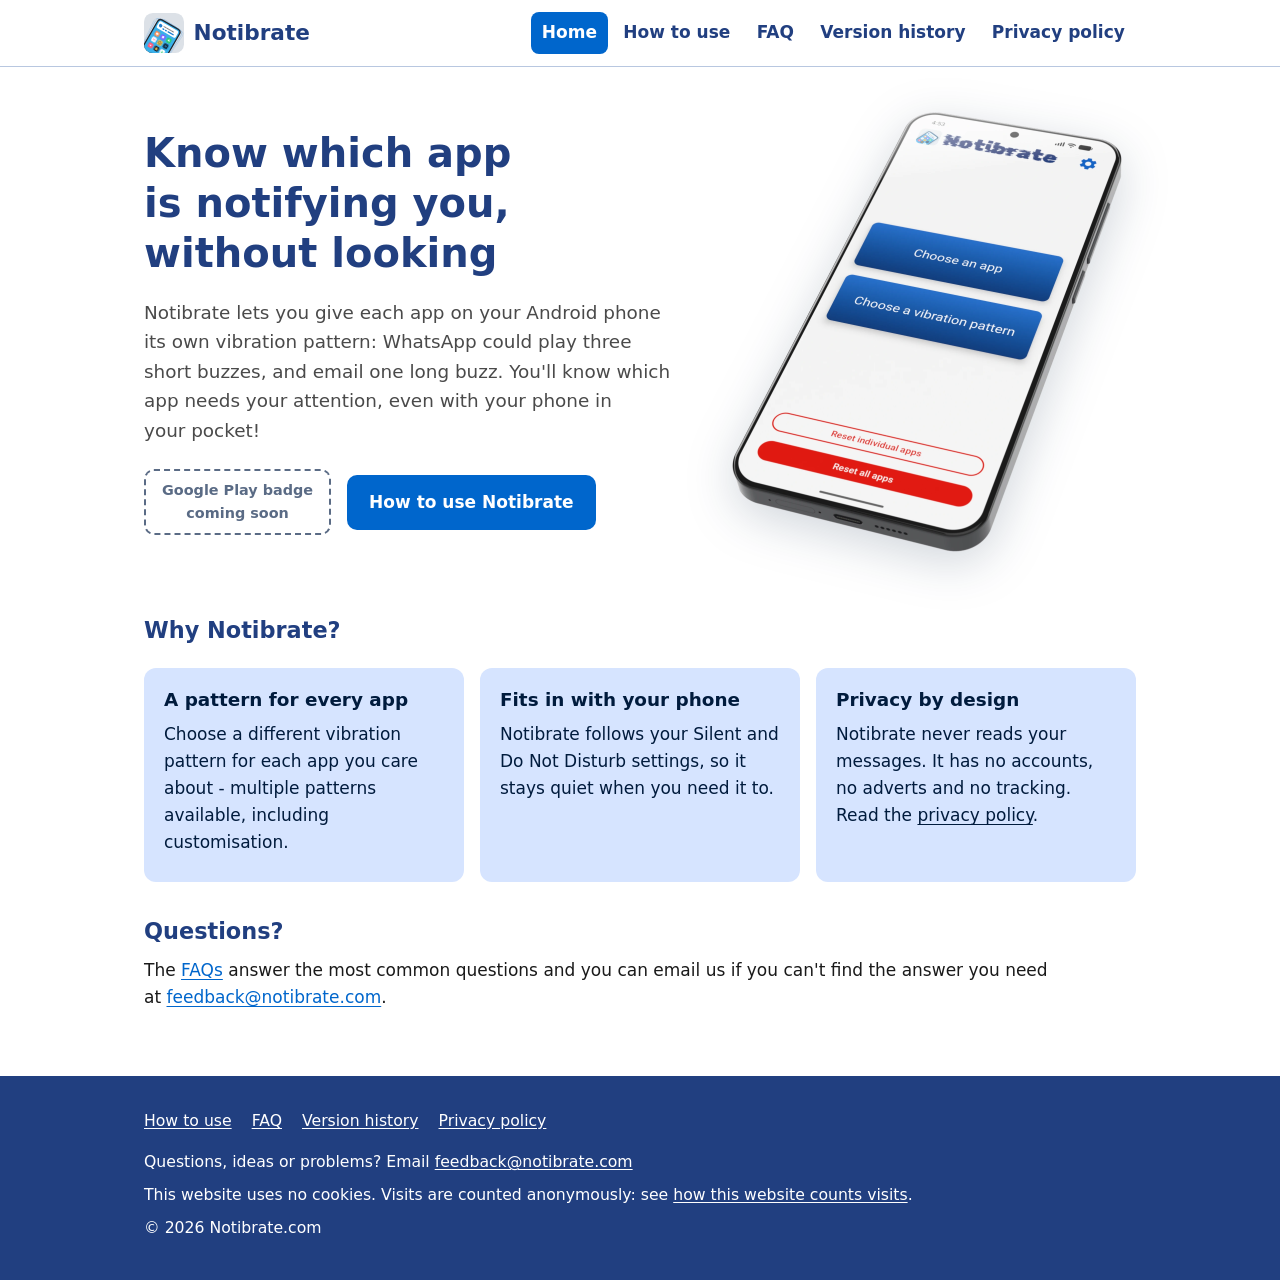
==== commit 27c8766c: "uploading home page images uploading home page images" ====
--- a/index.html
+++ b/index.html
@@ -60,14 +60,30 @@
         </div>
 
         <div class="hero-image">
-          <!-- PHONE PICTURE PLACEHOLDER: a square picture of a phone showing Notibrate's home
-               screen, with a see-through (transparent) background, saved as .webp or .png.
-               Put it in the images folder, then replace the <div> line below with:
-               <img src="/images/hero-phone.webp" alt="A phone showing Notibrate's home screen"
-                    width="1000" height="1000" fetchpriority="high">
-               Change the file name to match yours, and width and height to the picture's
-               real size in pixels (right-click the file > Properties > Details). -->
-          <div class="shot-placeholder square">Phone picture goes here</div>
+          <!-- PHONE PICTURE: a light-mode and a dark-mode version, each saved in several sizes
+               (416 to 1248 pixels wide) to match common screen scalings, so the browser hardly
+               has to resize them and the edges stay smooth:
+                 light mode: hero-phone-416.webp ... hero-phone-1248.webp
+                 dark mode:  hero-phone-dark-416.webp ... hero-phone-dark-1248.webp
+               hero-phone.webp and hero-phone-dark.webp are the full-size masters they were made
+               from. If the pictures ever change, ask Claude to make the sizes again. -->
+          <picture>
+            <source media="(prefers-color-scheme: dark)"
+                    srcset="/images/hero-phone-dark-416.webp 416w, /images/hero-phone-dark-520.webp 520w,
+                            /images/hero-phone-dark-624.webp 624w, /images/hero-phone-dark-728.webp 728w,
+                            /images/hero-phone-dark-832.webp 832w, /images/hero-phone-dark-1040.webp 1040w,
+                            /images/hero-phone-dark-1248.webp 1248w"
+                    sizes="(min-width: 48rem) 26rem, min(26rem, 100vw - 2rem)"
+                    width="1663" height="1862">
+            <img src="/images/hero-phone-416.webp"
+                 srcset="/images/hero-phone-416.webp 416w, /images/hero-phone-520.webp 520w,
+                         /images/hero-phone-624.webp 624w, /images/hero-phone-728.webp 728w,
+                         /images/hero-phone-832.webp 832w, /images/hero-phone-1040.webp 1040w,
+                         /images/hero-phone-1248.webp 1248w"
+                 sizes="(min-width: 48rem) 26rem, min(26rem, 100vw - 2rem)"
+                 alt="A phone showing Notibrate's home screen, with buttons to choose an app and choose a vibration pattern"
+                 width="1663" height="1862" fetchpriority="high">
+          </picture>
         </div>
       </section>
 
--- a/styles.css
+++ b/styles.css
@@ -289,7 +289,14 @@
   max-width: 26rem;
   width: 100%;
 }
-.hero-image img { display: block; width: 100%; height: auto; }
+.hero-image picture { display: block; }
+.hero-image img {
+  display: block;
+  width: 100%;
+  height: auto;
+  /* soft shadow that follows the phone's outline, so its silver edge stands out on a white page */
+  filter: drop-shadow(0 12px 24px rgb(0 27 61 / 0.18));
+}
 
 /* SCREENSHOT PLACEHOLDER – a phone-shaped dashed box ("square" for the Home picture) */
 .shot-placeholder {
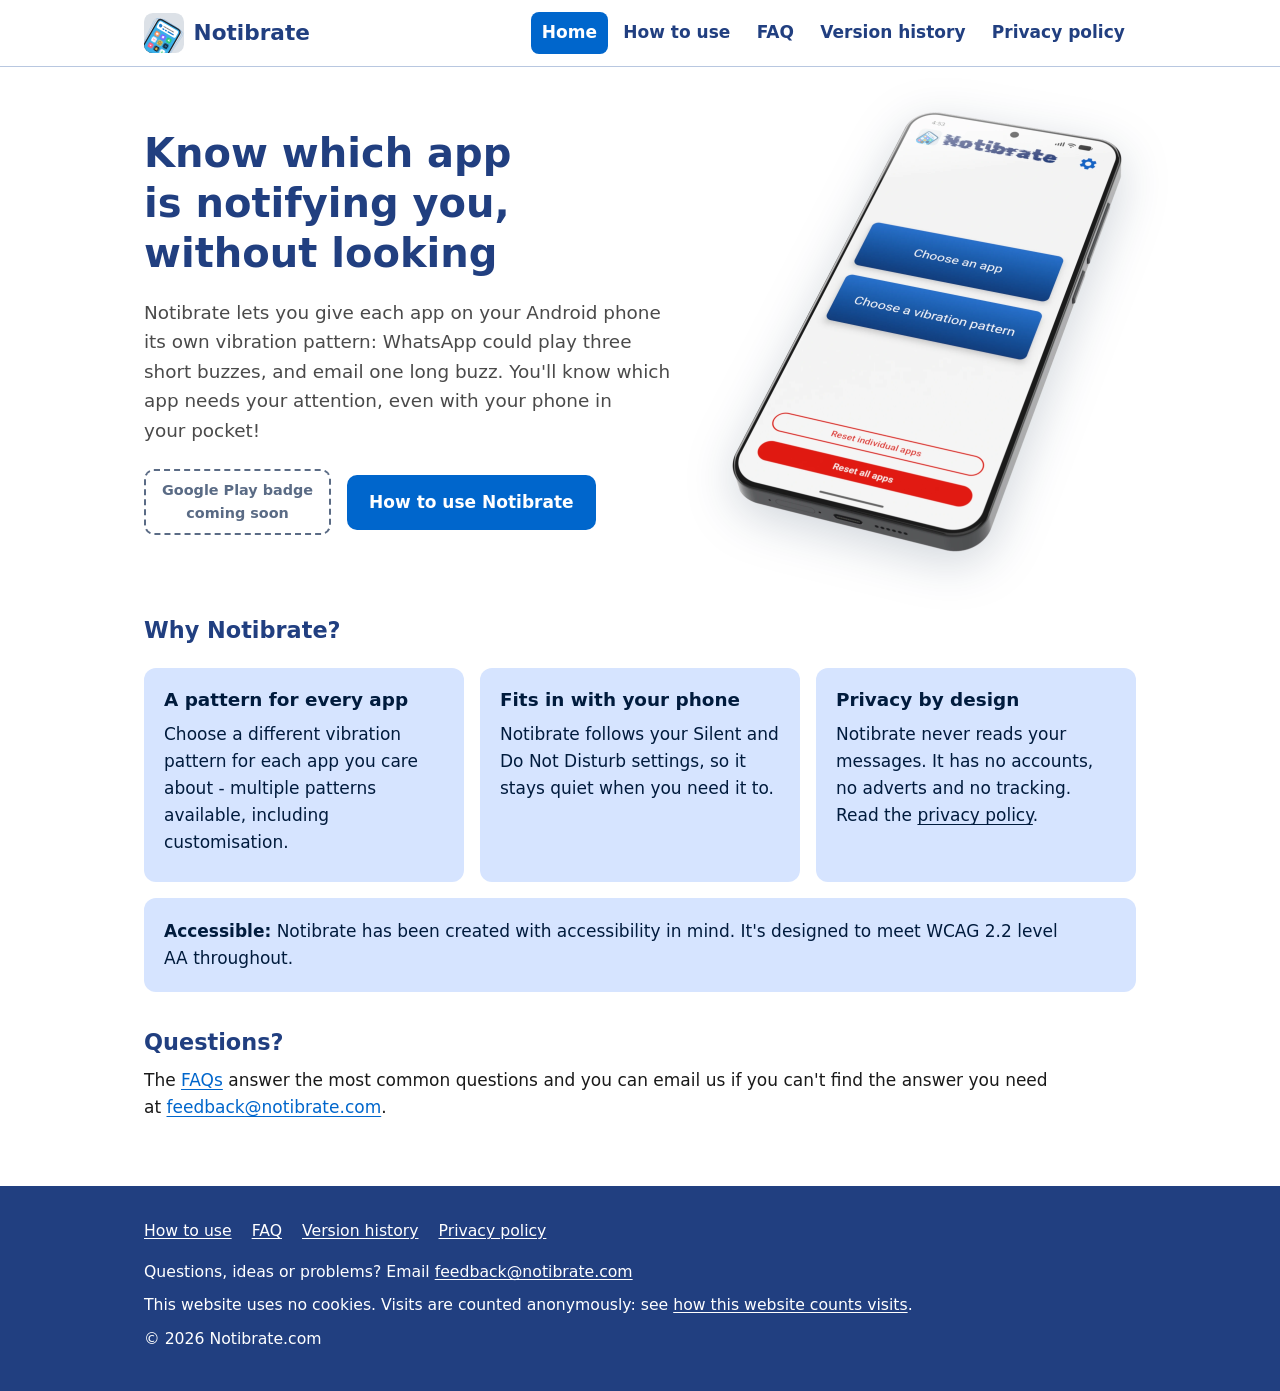
==== commit 1538bfbf: "added a new info card added a new info card" ====
--- a/index.html
+++ b/index.html
@@ -102,6 +102,12 @@
           <p>Notibrate never reads your messages. It has no accounts, no adverts and no tracking. <br>
             Read the <a href="/privacy/">privacy policy</a>.</p>
         </li>
+        <!-- This box stretches across the full width, under the three boxes above.
+             Its title sits on the same line as the text. -->
+        <li class="card card-wide">
+          <h3>Accessible:</h3>
+          <p>Notibrate has been created with accessibility in mind. It's designed to meet WCAG 2.2 level AA throughout.</p>
+        </li>
       </ul>
 
       <h2>Questions?</h2>
--- a/styles.css
+++ b/styles.css
@@ -330,6 +330,11 @@
   border-radius: var(--radius);
   padding: 1.25rem 1.25rem 0.5rem;
 }
+/* spans every column, e.g. the "Accessible" box, with its title on the same line as the text */
+.card-wide { grid-column: 1 / -1; padding: 1.25rem; }
+.card-wide h3,
+.card-wide p { display: inline; margin: 0; }
+.card-wide h3 { font-size: inherit; }
 .card h2,
 .card h3 { color: var(--card-text); margin-top: 0; }
 .card a { color: var(--card-text); }
